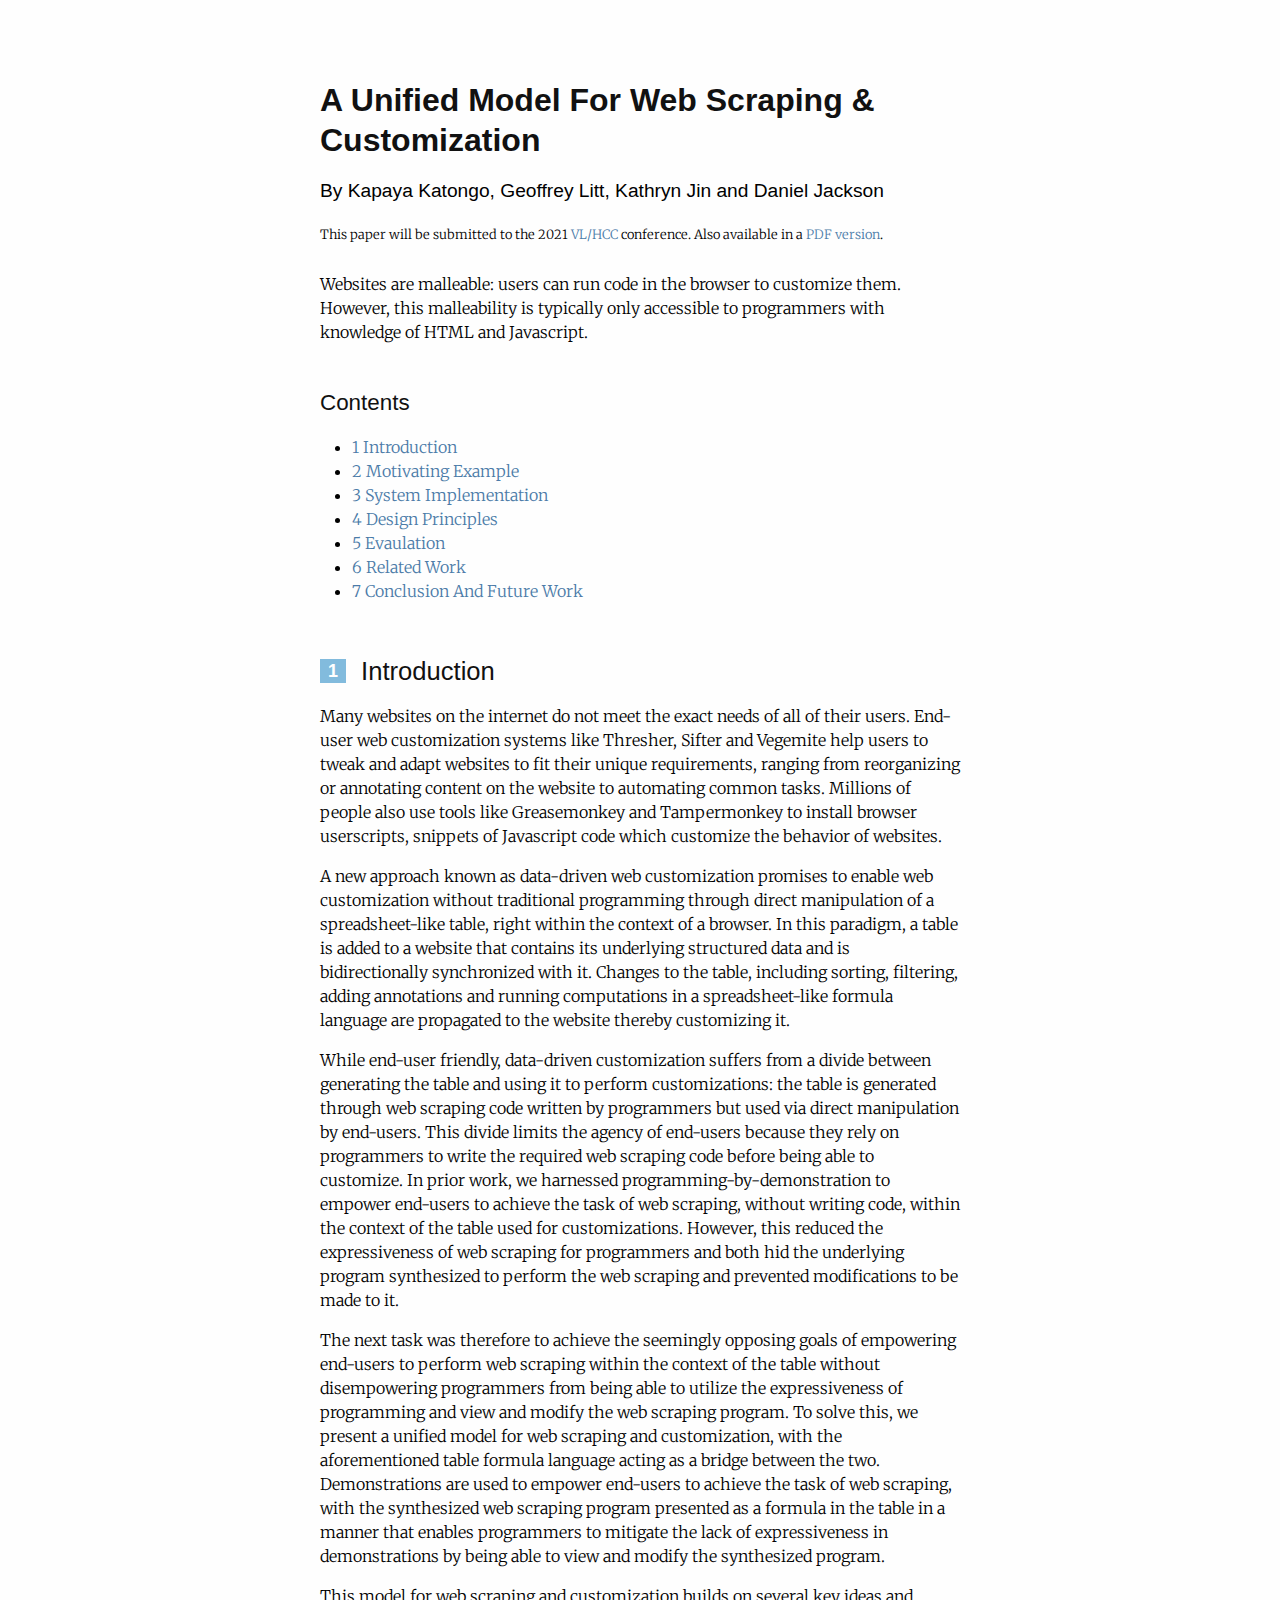
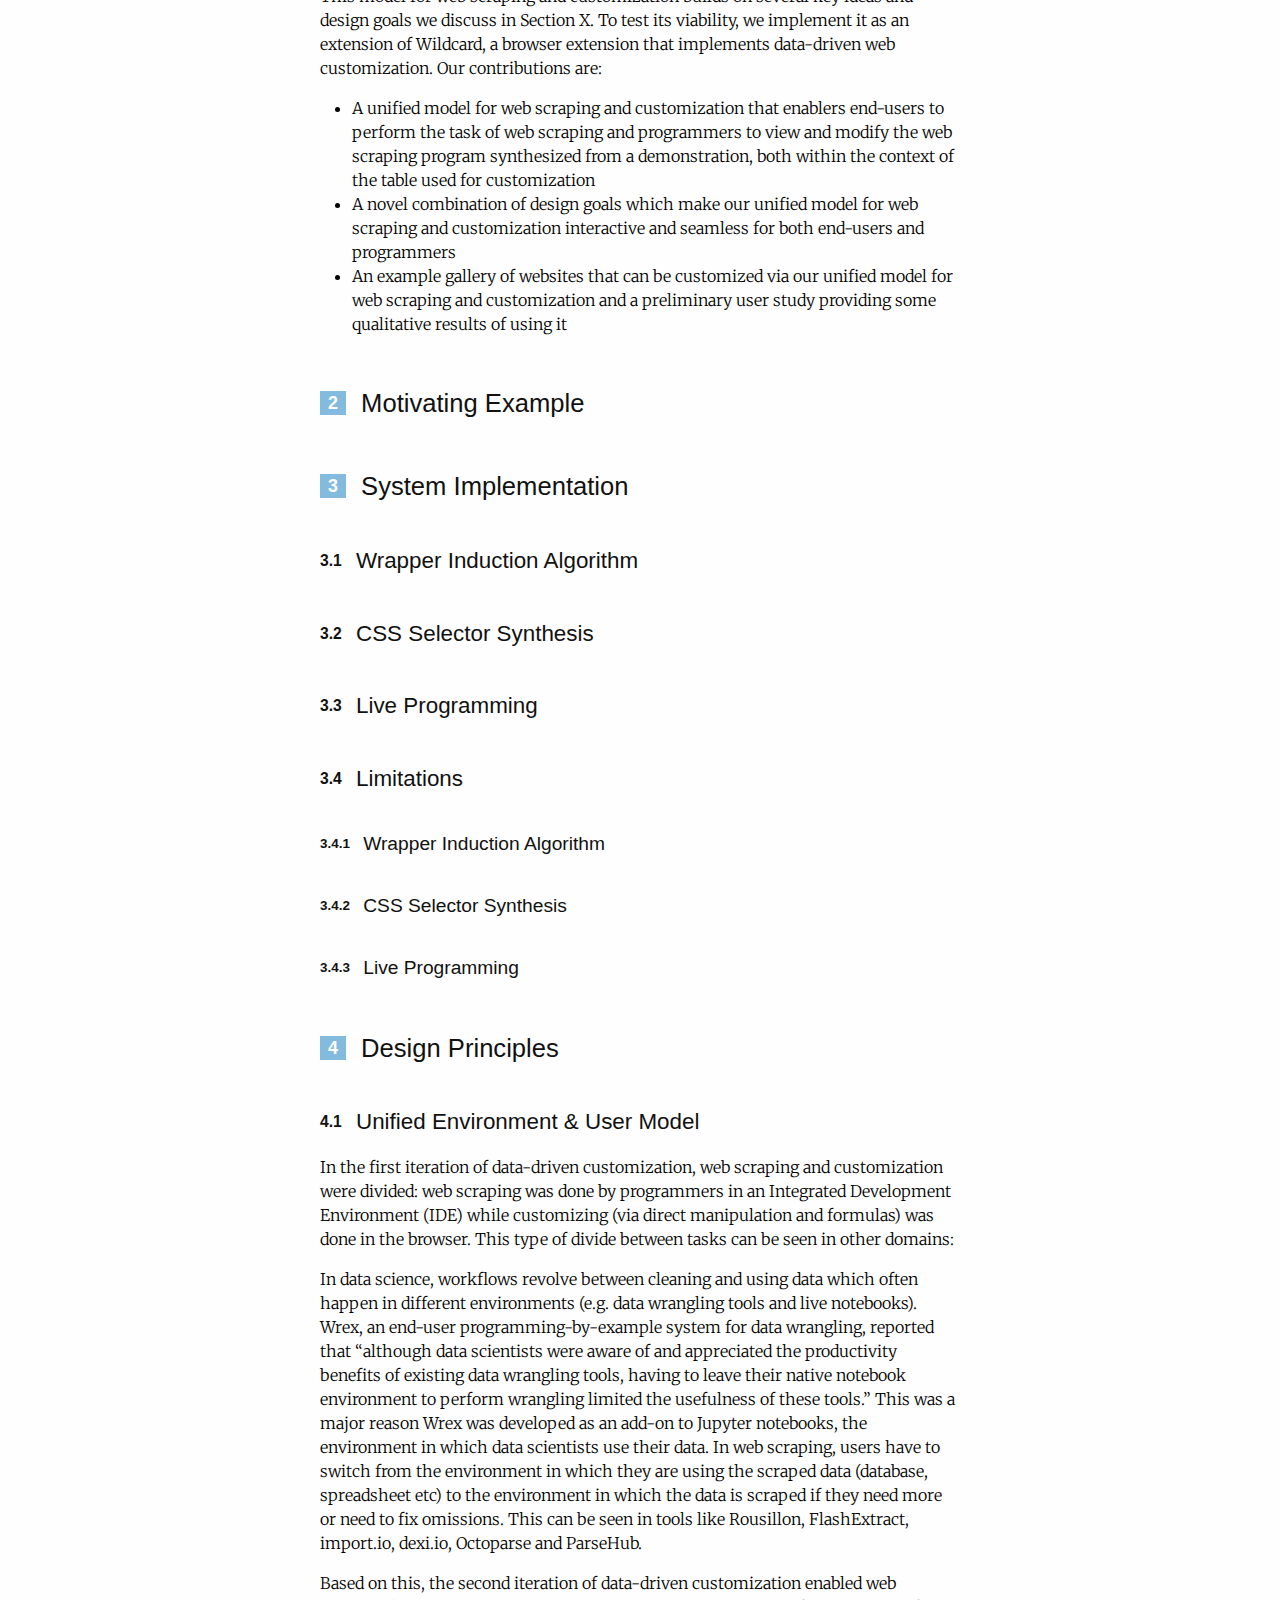
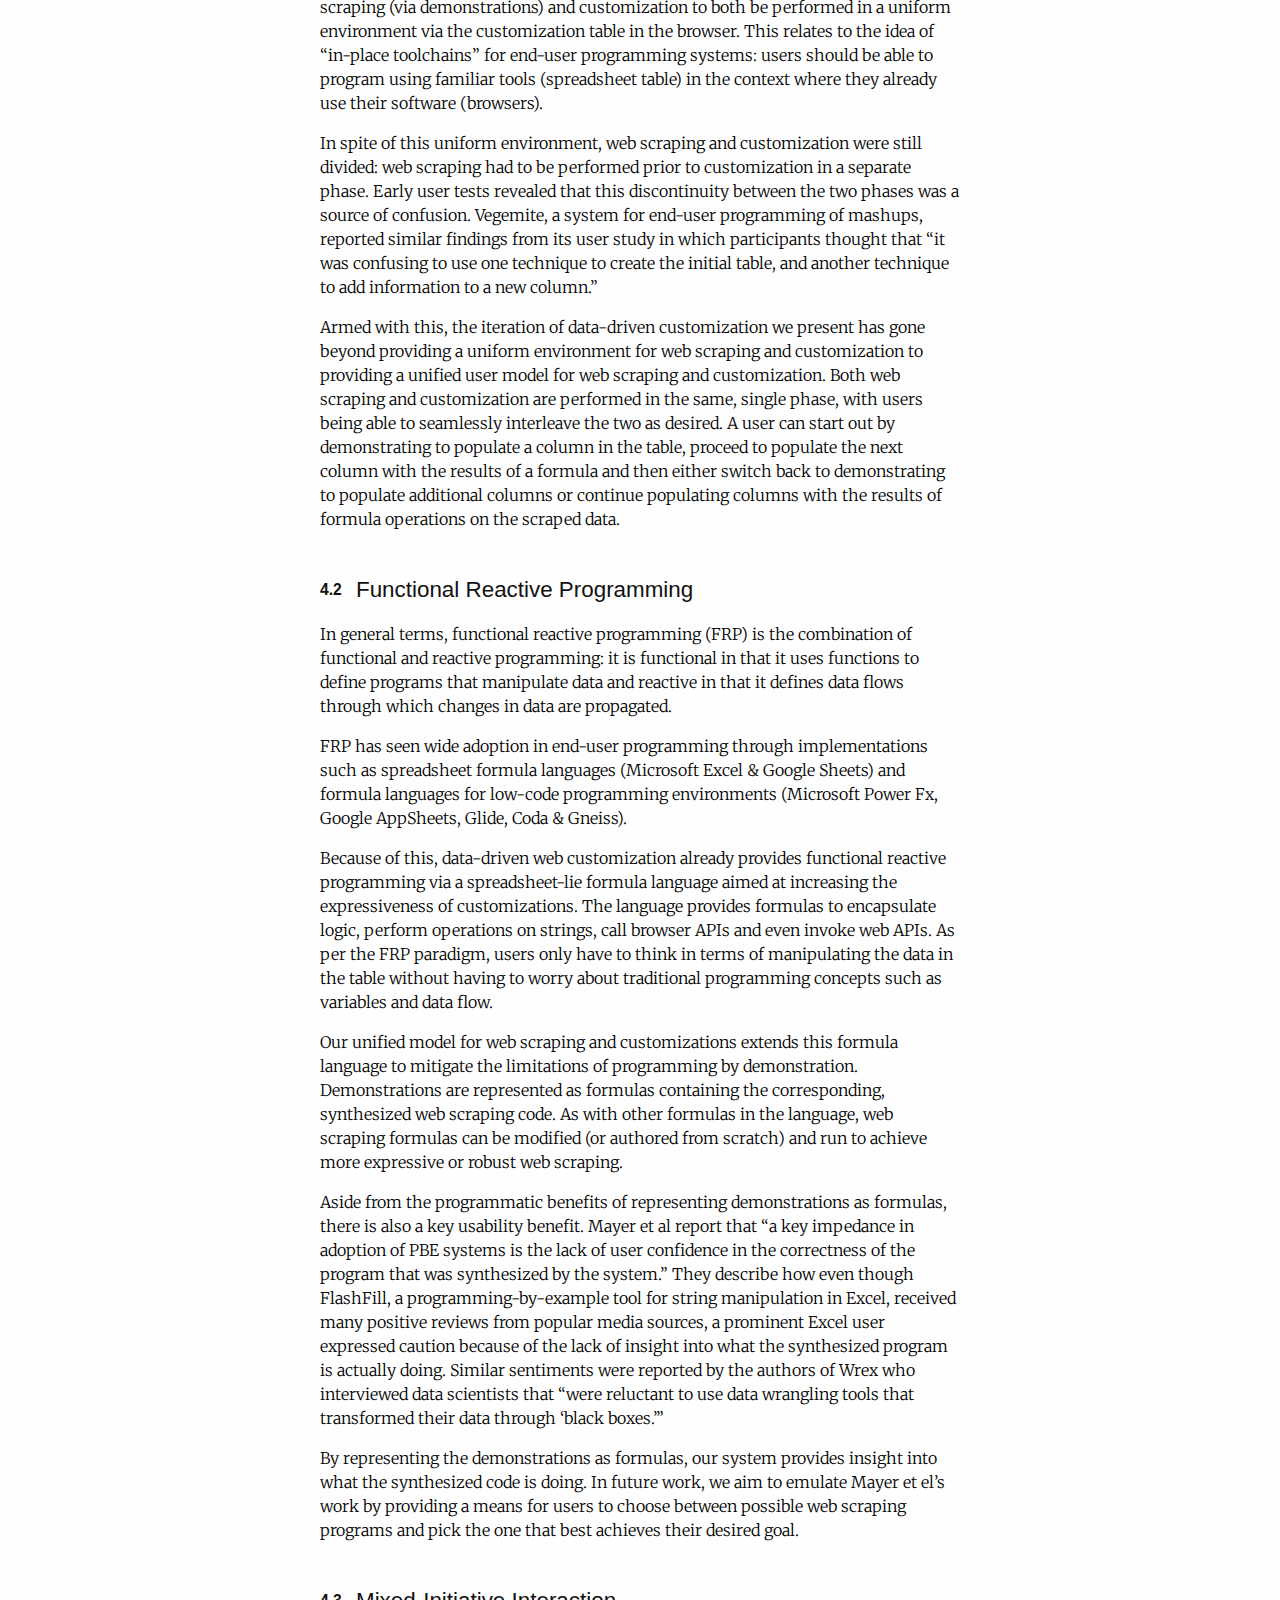
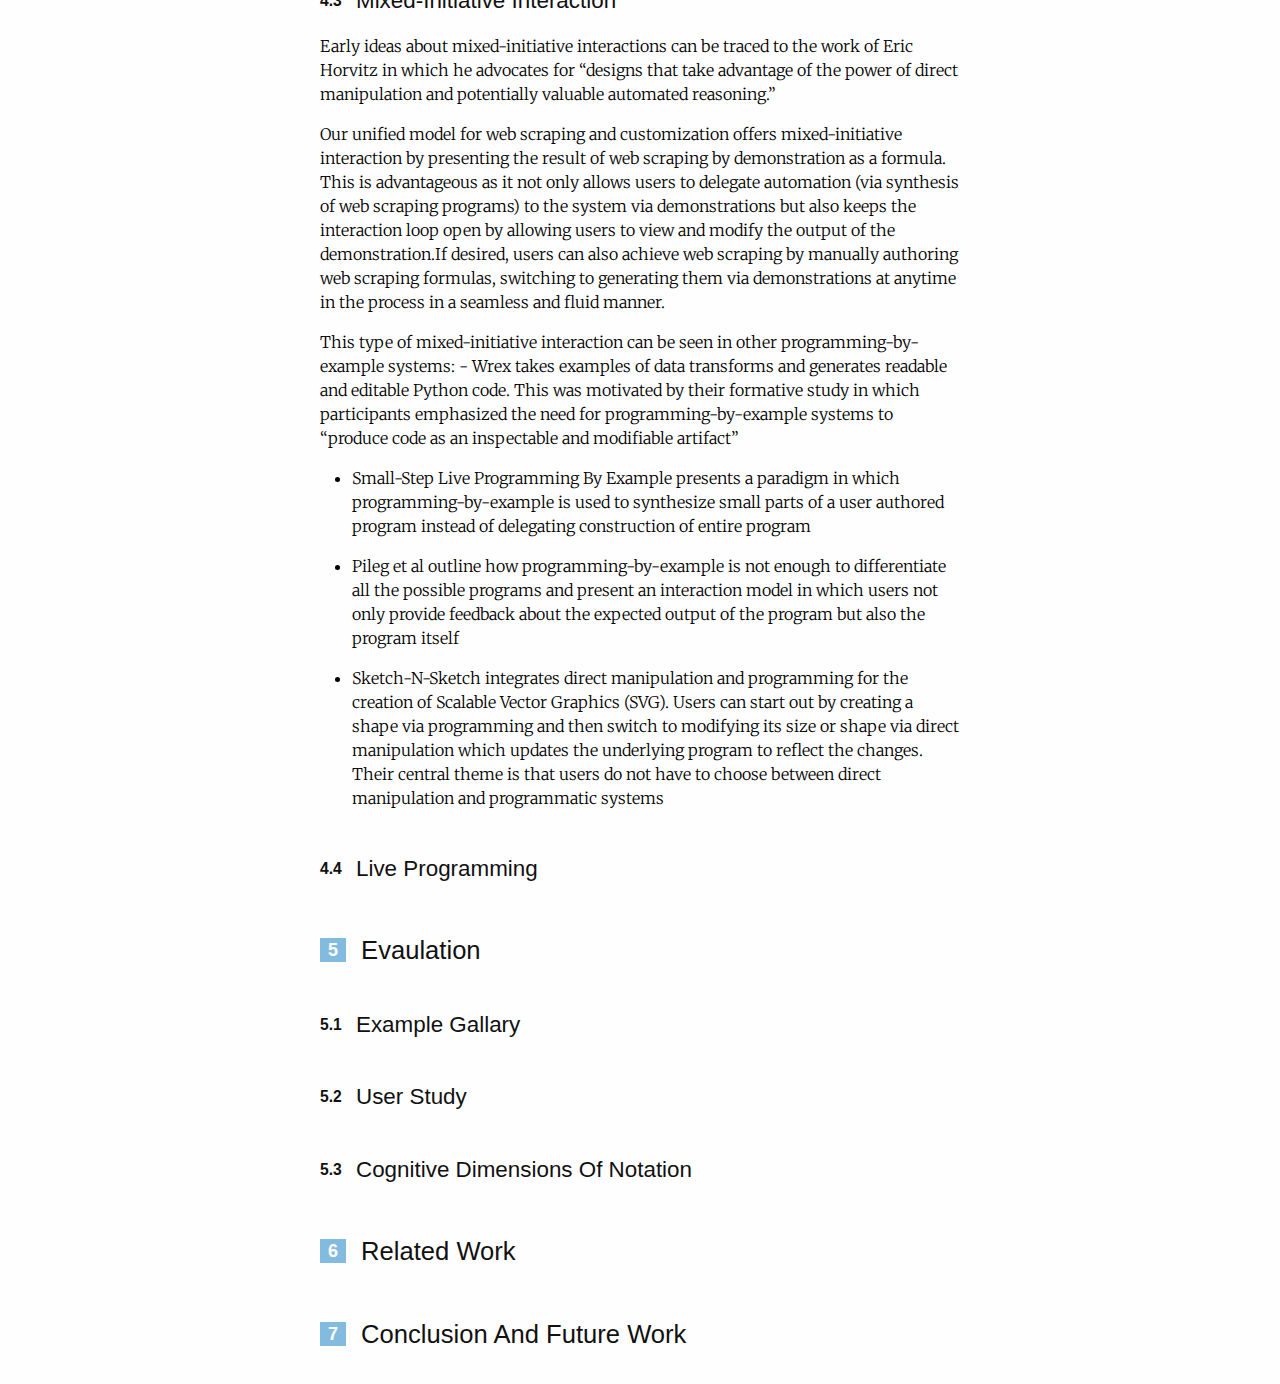
==== index.html @ 51fa9e50 "Initial commit with draft content" ====
<!DOCTYPE html>
<html xmlns="http://www.w3.org/1999/xhtml" lang="" xml:lang="">
<head>
  <meta charset="utf-8" />
  <meta name="generator" content="pandoc" />
  <meta name="viewport" content="width=device-width, initial-scale=1.0, user-scalable=yes" />
  <link href="https://fonts.googleapis.com/css?family=Merriweather:300,700" rel="stylesheet">
  <meta name="author" content="Kapaya Katongo, Geoffrey Litt, Kathryn Jin and Daniel Jackson" />
  <title>A Unified Model For Web Scraping &amp; Customization</title>
  <style>
    code{white-space: pre-wrap;}
    span.smallcaps{font-variant: small-caps;}
    span.underline{text-decoration: underline;}
    div.column{display: inline-block; vertical-align: top; width: 50%;}
    div.hanging-indent{margin-left: 1.5em; text-indent: -1.5em;}
    ul.task-list{list-style: none;}
    .display.math{display: block; text-align: center; margin: 0.5rem auto;}
  </style>
  <link rel="stylesheet" href="basic.css" />
  <!--[if lt IE 9]>
    <script src="//cdnjs.cloudflare.com/ajax/libs/html5shiv/3.7.3/html5shiv-printshiv.min.js"></script>
  <![endif]-->
</head>
<body>

<header id="title-block-header">
<h1 class="title">A Unified Model For Web Scraping &amp; Customization</h1>
<p class="author">By Kapaya Katongo, Geoffrey Litt, Kathryn Jin and Daniel Jackson</p>
<p class="date">This paper will be submitted to the 2021 <a href="https://conf.researchr.org/home/vlhcc-2021">VL/HCC</a> conference. Also available in a <a href="index.pdf">PDF version</a>.</p>
</header>
<p>Websites are malleable: users can run code in the browser to customize them. However, this malleability is typically only accessible to programmers with knowledge of HTML and Javascript.</p>
<nav id="TOC" role="doc-toc">
<h2 id="toc-title">Contents</h2>
<ul>
<li><a href="#sec:introduction"><span class="toc-section-number">1</span> Introduction</a></li>
<li><a href="#sec:demos"><span class="toc-section-number">2</span> Motivating Example</a></li>
<li><a href="#sec:implementation"><span class="toc-section-number">3</span> System Implementation</a></li>
<li><a href="#sec:design-principles"><span class="toc-section-number">4</span> Design Principles</a></li>
<li><a href="#sec:related-work"><span class="toc-section-number">5</span> Evaulation</a></li>
<li><a href="#sec:related-work"><span class="toc-section-number">6</span> Related Work</a></li>
<li><a href="#sec:conclusion"><span class="toc-section-number">7</span> Conclusion And Future Work</a></li>
</ul>
</nav>
<h1 data-number="1" id="sec:introduction"><span class="header-section-number">1</span> Introduction</h1>
<p>Many websites on the internet do not meet the exact needs of all of their users. End-user web customization systems like Thresher, Sifter and Vegemite help users to tweak and adapt websites to fit their unique requirements, ranging from reorganizing or annotating content on the website to automating common tasks. Millions of people also use tools like Greasemonkey and Tampermonkey to install browser userscripts, snippets of Javascript code which customize the behavior of websites.</p>
<p>A new approach known as data-driven web customization promises to enable web customization without traditional programming through direct manipulation of a spreadsheet-like table, right within the context of a browser. In this paradigm, a table is added to a website that contains its underlying structured data and is bidirectionally synchronized with it. Changes to the table, including sorting, filtering, adding annotations and running computations in a spreadsheet-like formula language are propagated to the website thereby customizing it.</p>
<p>While end-user friendly, data-driven customization suffers from a divide between generating the table and using it to perform customizations: the table is generated through web scraping code written by programmers but used via direct manipulation by end-users. This divide limits the agency of end-users because they rely on programmers to write the required web scraping code before being able to customize. In prior work, we harnessed programming-by-demonstration to empower end-users to achieve the task of web scraping, without writing code, within the context of the table used for customizations. However, this reduced the expressiveness of web scraping for programmers and both hid the underlying program synthesized to perform the web scraping and prevented modifications to be made to it.</p>
<p>The next task was therefore to achieve the seemingly opposing goals of empowering end-users to perform web scraping within the context of the table without disempowering programmers from being able to utilize the expressiveness of programming and view and modify the web scraping program. To solve this, we present a unified model for web scraping and customization, with the aforementioned table formula language acting as a bridge between the two. Demonstrations are used to empower end-users to achieve the task of web scraping, with the synthesized web scraping program presented as a formula in the table in a manner that enables programmers to mitigate the lack of expressiveness in demonstrations by being able to view and modify the synthesized program.</p>
<p>This model for web scraping and customization builds on several key ideas and design goals we discuss in Section X. To test its viability, we implement it as an extension of Wildcard, a browser extension that implements data-driven web customization. Our contributions are:</p>
<ul>
<li>A unified model for web scraping and customization that enablers end-users to perform the task of web scraping and programmers to view and modify the web scraping program synthesized from a demonstration, both within the context of the table used for customization</li>
<li>A novel combination of design goals which make our unified model for web scraping and customization interactive and seamless for both end-users and programmers</li>
<li>An example gallery of websites that can be customized via our unified model for web scraping and customization and a preliminary user study providing some qualitative results of using it</li>
</ul>
<h1 data-number="2" id="sec:demos"><span class="header-section-number">2</span> Motivating Example</h1>
<h1 data-number="3" id="sec:implementation"><span class="header-section-number">3</span> System Implementation</h1>
<h2 data-number="3.1" id="wrapper-induction-algorithm"><span class="header-section-number">3.1</span> Wrapper Induction Algorithm</h2>
<h2 data-number="3.2" id="css-selector-synthesis"><span class="header-section-number">3.2</span> CSS Selector Synthesis</h2>
<h2 data-number="3.3" id="live-programming"><span class="header-section-number">3.3</span> Live Programming</h2>
<h2 data-number="3.4" id="limitations"><span class="header-section-number">3.4</span> Limitations</h2>
<h3 data-number="3.4.1" id="wrapper-induction-algorithm-1"><span class="header-section-number">3.4.1</span> Wrapper Induction Algorithm</h3>
<h3 data-number="3.4.2" id="css-selector-synthesis-1"><span class="header-section-number">3.4.2</span> CSS Selector Synthesis</h3>
<h3 data-number="3.4.3" id="live-programming-1"><span class="header-section-number">3.4.3</span> Live Programming</h3>
<h1 data-number="4" id="sec:design-principles"><span class="header-section-number">4</span> Design Principles</h1>
<h2 data-number="4.1" id="unified-environment-user-model"><span class="header-section-number">4.1</span> Unified Environment &amp; User Model</h2>
<p>In the first iteration of data-driven customization, web scraping and customization were divided: web scraping was done by programmers in an Integrated Development Environment (IDE) while customizing (via direct manipulation and formulas) was done in the browser. This type of divide between tasks can be seen in other domains:</p>
<p>In data science, workflows revolve between cleaning and using data which often happen in different environments (e.g. data wrangling tools and live notebooks). Wrex, an end-user programming-by-example system for data wrangling, reported that “although data scientists were aware of and appreciated the productivity benefits of existing data wrangling tools, having to leave their native notebook environment to perform wrangling limited the usefulness of these tools.” This was a major reason Wrex was developed as an add-on to Jupyter notebooks, the environment in which data scientists use their data. In web scraping, users have to switch from the environment in which they are using the scraped data (database, spreadsheet etc) to the environment in which the data is scraped if they need more or need to fix omissions. This can be seen in tools like Rousillon, FlashExtract, import.io, dexi.io, Octoparse and ParseHub.</p>
<p>Based on this, the second iteration of data-driven customization enabled web scraping (via demonstrations) and customization to both be performed in a uniform environment via the customization table in the browser. This relates to the idea of “in-place toolchains” for end-user programming systems: users should be able to program using familiar tools (spreadsheet table) in the context where they already use their software (browsers).</p>
<p>In spite of this uniform environment, web scraping and customization were still divided: web scraping had to be performed prior to customization in a separate phase. Early user tests revealed that this discontinuity between the two phases was a source of confusion. Vegemite, a system for end-user programming of mashups, reported similar findings from its user study in which participants thought that “it was confusing to use one technique to create the initial table, and another technique to add information to a new column.”</p>
<p>Armed with this, the iteration of data-driven customization we present has gone beyond providing a uniform environment for web scraping and customization to providing a unified user model for web scraping and customization. Both web scraping and customization are performed in the same, single phase, with users being able to seamlessly interleave the two as desired. A user can start out by demonstrating to populate a column in the table, proceed to populate the next column with the results of a formula and then either switch back to demonstrating to populate additional columns or continue populating columns with the results of formula operations on the scraped data.</p>
<h2 data-number="4.2" id="functional-reactive-programming"><span class="header-section-number">4.2</span> Functional Reactive Programming</h2>
<p>In general terms, functional reactive programming (FRP) is the combination of functional and reactive programming: it is functional in that it uses functions to define programs that manipulate data and reactive in that it defines data flows through which changes in data are propagated.</p>
<p>FRP has seen wide adoption in end-user programming through implementations such as spreadsheet formula languages (Microsoft Excel &amp; Google Sheets) and formula languages for low-code programming environments (Microsoft Power Fx, Google AppSheets, Glide, Coda &amp; Gneiss).</p>
<p>Because of this, data-driven web customization already provides functional reactive programming via a spreadsheet-lie formula language aimed at increasing the expressiveness of customizations. The language provides formulas to encapsulate logic, perform operations on strings, call browser APIs and even invoke web APIs. As per the FRP paradigm, users only have to think in terms of manipulating the data in the table without having to worry about traditional programming concepts such as variables and data flow.</p>
<p>Our unified model for web scraping and customizations extends this formula language to mitigate the limitations of programming by demonstration. Demonstrations are represented as formulas containing the corresponding, synthesized web scraping code. As with other formulas in the language, web scraping formulas can be modified (or authored from scratch) and run to achieve more expressive or robust web scraping.</p>
<p>Aside from the programmatic benefits of representing demonstrations as formulas, there is also a key usability benefit. Mayer et al report that “a key impedance in adoption of PBE systems is the lack of user confidence in the correctness of the program that was synthesized by the system.” They describe how even though FlashFill, a programming-by-example tool for string manipulation in Excel, received many positive reviews from popular media sources, a prominent Excel user expressed caution because of the lack of insight into what the synthesized program is actually doing. Similar sentiments were reported by the authors of Wrex who interviewed data scientists that “were reluctant to use data wrangling tools that transformed their data through ‘black boxes.’”</p>
<p>By representing the demonstrations as formulas, our system provides insight into what the synthesized code is doing. In future work, we aim to emulate Mayer et el’s work by providing a means for users to choose between possible web scraping programs and pick the one that best achieves their desired goal.</p>
<h2 data-number="4.3" id="mixed-initiative-interaction"><span class="header-section-number">4.3</span> Mixed-Initiative Interaction</h2>
<p>Early ideas about mixed-initiative interactions can be traced to the work of Eric Horvitz in which he advocates for “designs that take advantage of the power of direct manipulation and potentially valuable automated reasoning.”</p>
<p>Our unified model for web scraping and customization offers mixed-initiative interaction by presenting the result of web scraping by demonstration as a formula. This is advantageous as it not only allows users to delegate automation (via synthesis of web scraping programs) to the system via demonstrations but also keeps the interaction loop open by allowing users to view and modify the output of the demonstration.If desired, users can also achieve web scraping by manually authoring web scraping formulas, switching to generating them via demonstrations at anytime in the process in a seamless and fluid manner.</p>
<p>This type of mixed-initiative interaction can be seen in other programming-by-example systems: - Wrex takes examples of data transforms and generates readable and editable Python code. This was motivated by their formative study in which participants emphasized the need for programming-by-example systems to “produce code as an inspectable and modifiable artifact”</p>
<ul>
<li><p>Small-Step Live Programming By Example presents a paradigm in which programming-by-example is used to synthesize small parts of a user authored program instead of delegating construction of entire program</p></li>
<li><p>Pileg et al outline how programming-by-example is not enough to differentiate all the possible programs and present an interaction model in which users not only provide feedback about the expected output of the program but also the program itself</p></li>
<li><p>Sketch-N-Sketch integrates direct manipulation and programming for the creation of Scalable Vector Graphics (SVG). Users can start out by creating a shape via programming and then switch to modifying its size or shape via direct manipulation which updates the underlying program to reflect the changes. Their central theme is that users do not have to choose between direct manipulation and programmatic systems</p></li>
</ul>
<h2 data-number="4.4" id="live-programming-2"><span class="header-section-number">4.4</span> Live Programming</h2>
<h1 data-number="5" id="sec:related-work"><span class="header-section-number">5</span> Evaulation</h1>
<h2 data-number="5.1" id="example-gallary"><span class="header-section-number">5.1</span> Example Gallary</h2>
<h2 data-number="5.2" id="user-study"><span class="header-section-number">5.2</span> User Study</h2>
<h2 data-number="5.3" id="cognitive-dimensions-of-notation"><span class="header-section-number">5.3</span> Cognitive Dimensions Of Notation</h2>
<h1 data-number="6" id="sec:related-work"><span class="header-section-number">6</span> Related Work</h1>
<h1 data-number="7" id="sec:conclusion"><span class="header-section-number">7</span> Conclusion And Future Work</h1>

<script>
  (function(i,s,o,g,r,a,m){i['GoogleAnalyticsObject']=r;i[r]=i[r]||function(){
  (i[r].q=i[r].q||[]).push(arguments)},i[r].l=1*new Date();a=s.createElement(o),
  m=s.getElementsByTagName(o)[0];a.async=1;a.src=g;m.parentNode.insertBefore(a,m)
  })(window,document,'script','//www.google-analytics.com/analytics.js','ga');

  ga('create', 'UA-38867184-1', 'auto');
  ga('send', 'pageview');
</script>
</body>
</html>
---- basic.css ----
/*
 * I add this to html files generated with pandoc.
 */

html {
  font-size: 100%;
  overflow-y: scroll;
  -webkit-text-size-adjust: 100%;
  -ms-text-size-adjust: 100%;
}

body {
  font-family: 'Merriweather', serif;
  font-size: 14px;
  font-weight: 300;
  line-height: 1.5em;
  padding: 1em;
  margin: auto;
  max-width: 40em;
  background: #fefefe;
}


a, a:hover, a:active, a:focus, a:visited {
  color: #4b7ba8;
  text-decoration: none;
}

a:hover, a:active {
  color: #335a7e;
  text-decoration: none;
}

a:active {
  color: #faa700;
  text-decoration: none;
}

a:focus {
  outline: thin dotted;
}

*::-moz-selection {
  background: rgba(255, 255, 0, 0.3);
  color: #000;
}

*::selection {
  background: rgba(255, 255, 0, 0.3);
  color: #000;
}

a::-moz-selection {
  background: rgba(255, 255, 0, 0.3);
  color: #0645ad;
}

a::selection {
  background: rgba(255, 255, 0, 0.3);
  color: #0645ad;
}

p {
  margin: 1em 0;
}

img {
  max-width: 100%;
}

h1, h2, h3, h4, h5, h6 {
  font-family: -apple-system, BlinkMacSystemFont, 'Helvetica Neue', Helvetica, Arial, sans-serif;
  color: #111;
  line-height: 125%;
  margin-top: 2em;
  font-weight: normal;
}

h1.title {
  font-weight: bold;
  font-size: 2em;
  margin-bottom: 0;
}

h2.subtitle {
  margin: 0;
}

h4, h5, h6 {
  font-weight: bold;
}

h1 {
  font-size: 1.6em;
}

h2 {
  font-size: 1.4em;
}

h3 {
  font-size: 1.2em;
}

h4 {
  font-size: 1em;
}

h5 {
  font-size: 1em;
}

h6 {
  font-size: 0.9em;
}

video {
  max-width: 100%;
}

span.header-section-number {
  font-size: 0.7em;
  font-weight: bold;
  margin-right: 8px;
  vertical-align: top;
}


h1 span.header-section-number {
  background-color: #82bbdd;
  color: #fff;
  padding: 2px 8px;
}

blockquote {
  color: #666666;
  margin: 0;
  padding-left: 3em;
  border-left: 0.5em #EEE solid;
}

hr {
  display: block;
  height: 2px;
  border: 0;
  border-top: 1px solid #aaa;
  border-bottom: 1px solid #eee;
  margin: 1em 0;
  padding: 0;
}

pre, code, kbd, samp {
  color: #000;
  font-family: monospace, monospace;
  _font-family: 'courier new', monospace;
  font-size: 0.98em;
}

pre {
  white-space: pre;
  white-space: pre-wrap;
  word-wrap: break-word;
}

b, strong {
  font-weight: bold;
}

dfn {
  font-style: italic;
}

ins {
  background: #ff9;
  color: #000;
  text-decoration: none;
}

mark {
  background: #ff0;
  color: #000;
  font-style: italic;
  font-weight: bold;
}

sub, sup {
  font-size: 75%;
  line-height: 0;
  position: relative;
  vertical-align: baseline;
}

sup {
  top: -0.5em;
}

sub {
  bottom: -0.25em;
}

ul, ol {
  margin: 1em 0;
  padding: 0 0 0 2em;
}

li p:last-child {
  margin-bottom: 0;
}

ul ul, ol ol {
  margin: .3em 0;
}

dl {
  margin-bottom: 1em;
}

dt {
  font-weight: bold;
  margin-bottom: .8em;
}

dd {
  margin: 0 0 .8em 2em;
}

dd:last-child {
  margin-bottom: 0;
}

img {
  border: 0;
  -ms-interpolation-mode: bicubic;
  vertical-align: middle;
}

figure {
  display: block;
  text-align: center;
  width: 70vw;
  max-width: 1500px;
  position: relative;
  left: 50%;
  right: 50%;
  padding: 15px;
  margin: 30px -35vw;
  border: solid thin #ddd;
}

figure img {
  border: none;
  margin: 15px auto;
}

figcaption {
  font-size: 0.8em;
  font-style: italic;
  margin: 0 0 .8em;
}

table {
  margin-bottom: 2em;
  border-bottom: 1px solid #ddd;
  border-right: 1px solid #ddd;
  border-spacing: 0;
  border-collapse: collapse;
}

table th {
  padding: .2em 1em;
  background-color: #eee;
  border-top: 1px solid #ddd;
  border-left: 1px solid #ddd;
}

table td {
  padding: .2em 1em;
  border-top: 1px solid #ddd;
  border-left: 1px solid #ddd;
  vertical-align: top;
}

.author {
  font-size: 1.2em;
  font-family: -apple-system, BlinkMacSystemFont, 'Helvetica Neue', Helvetica, Arial, sans-serif;
}

.date {
  font-size: 0.8em;
  margin-bottom: 2em;
}

@media only screen and (min-width: 480px) {
  body {
    font-size: 14px;
  }
}
@media only screen and (min-width: 768px) {
  body {
    font-size: 16px;
  }
}
@media print {
  * {
    background: transparent !important;
    color: black !important;
    filter: none !important;
    -ms-filter: none !important;
  }

  body {
    font-size: 12pt;
    max-width: 100%;
  }

  a, a:visited {
    text-decoration: underline;
  }

  hr {
    height: 1px;
    border: 0;
    border-bottom: 1px solid black;
  }

  a[href]:after {
    content: " (" attr(href) ")";
  }

  abbr[title]:after {
    content: " (" attr(title) ")";
  }

  .ir a:after, a[href^="javascript:"]:after, a[href^="#"]:after {
    content: "";
  }

  pre, blockquote {
    border: 1px solid #999;
    padding-right: 1em;
    page-break-inside: avoid;
  }

  tr, img {
    page-break-inside: avoid;
  }

  img {
    max-width: 100% !important;
  }

  @page :left {
    margin: 15mm 20mm 15mm 10mm;
}

  @page :right {
    margin: 15mm 10mm 15mm 20mm;
}

  p, h2, h3 {
    orphans: 3;
    widows: 3;
  }

  h2, h3 {
    page-break-after: avoid;
  }
}
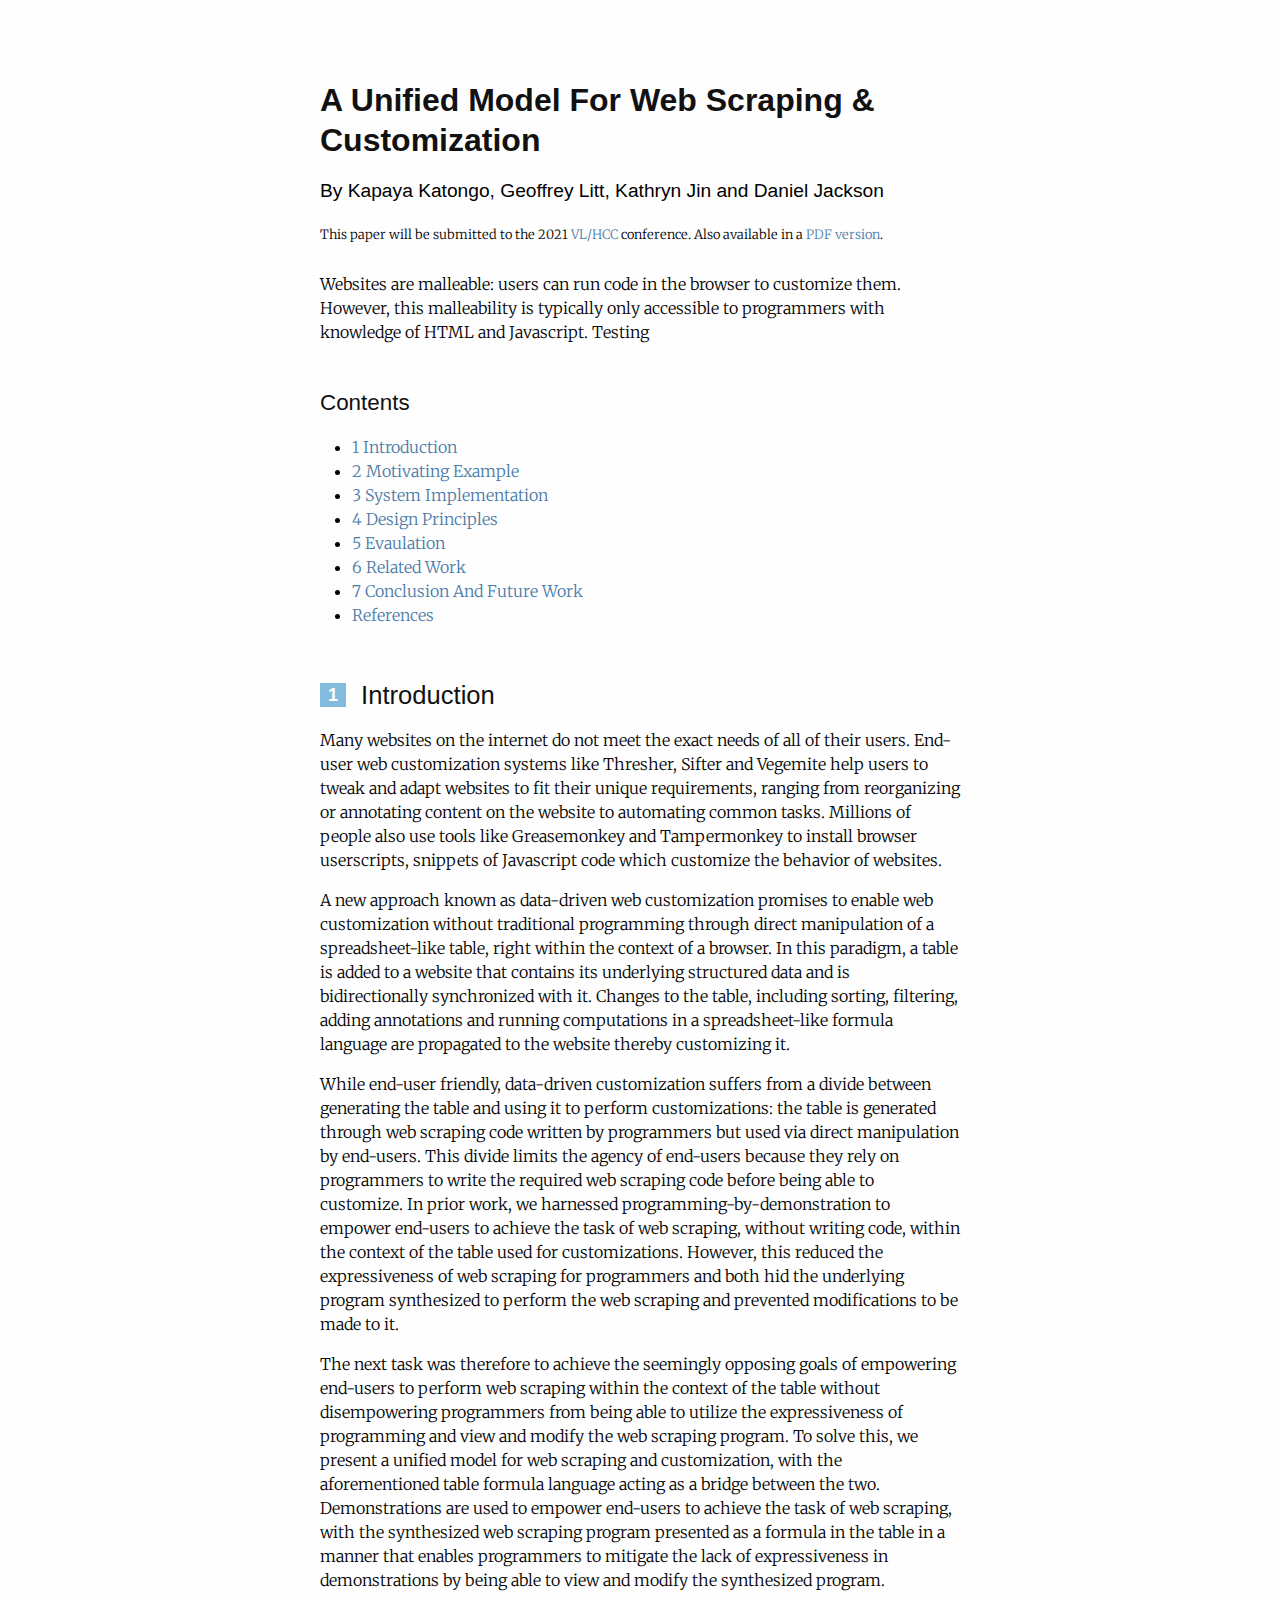
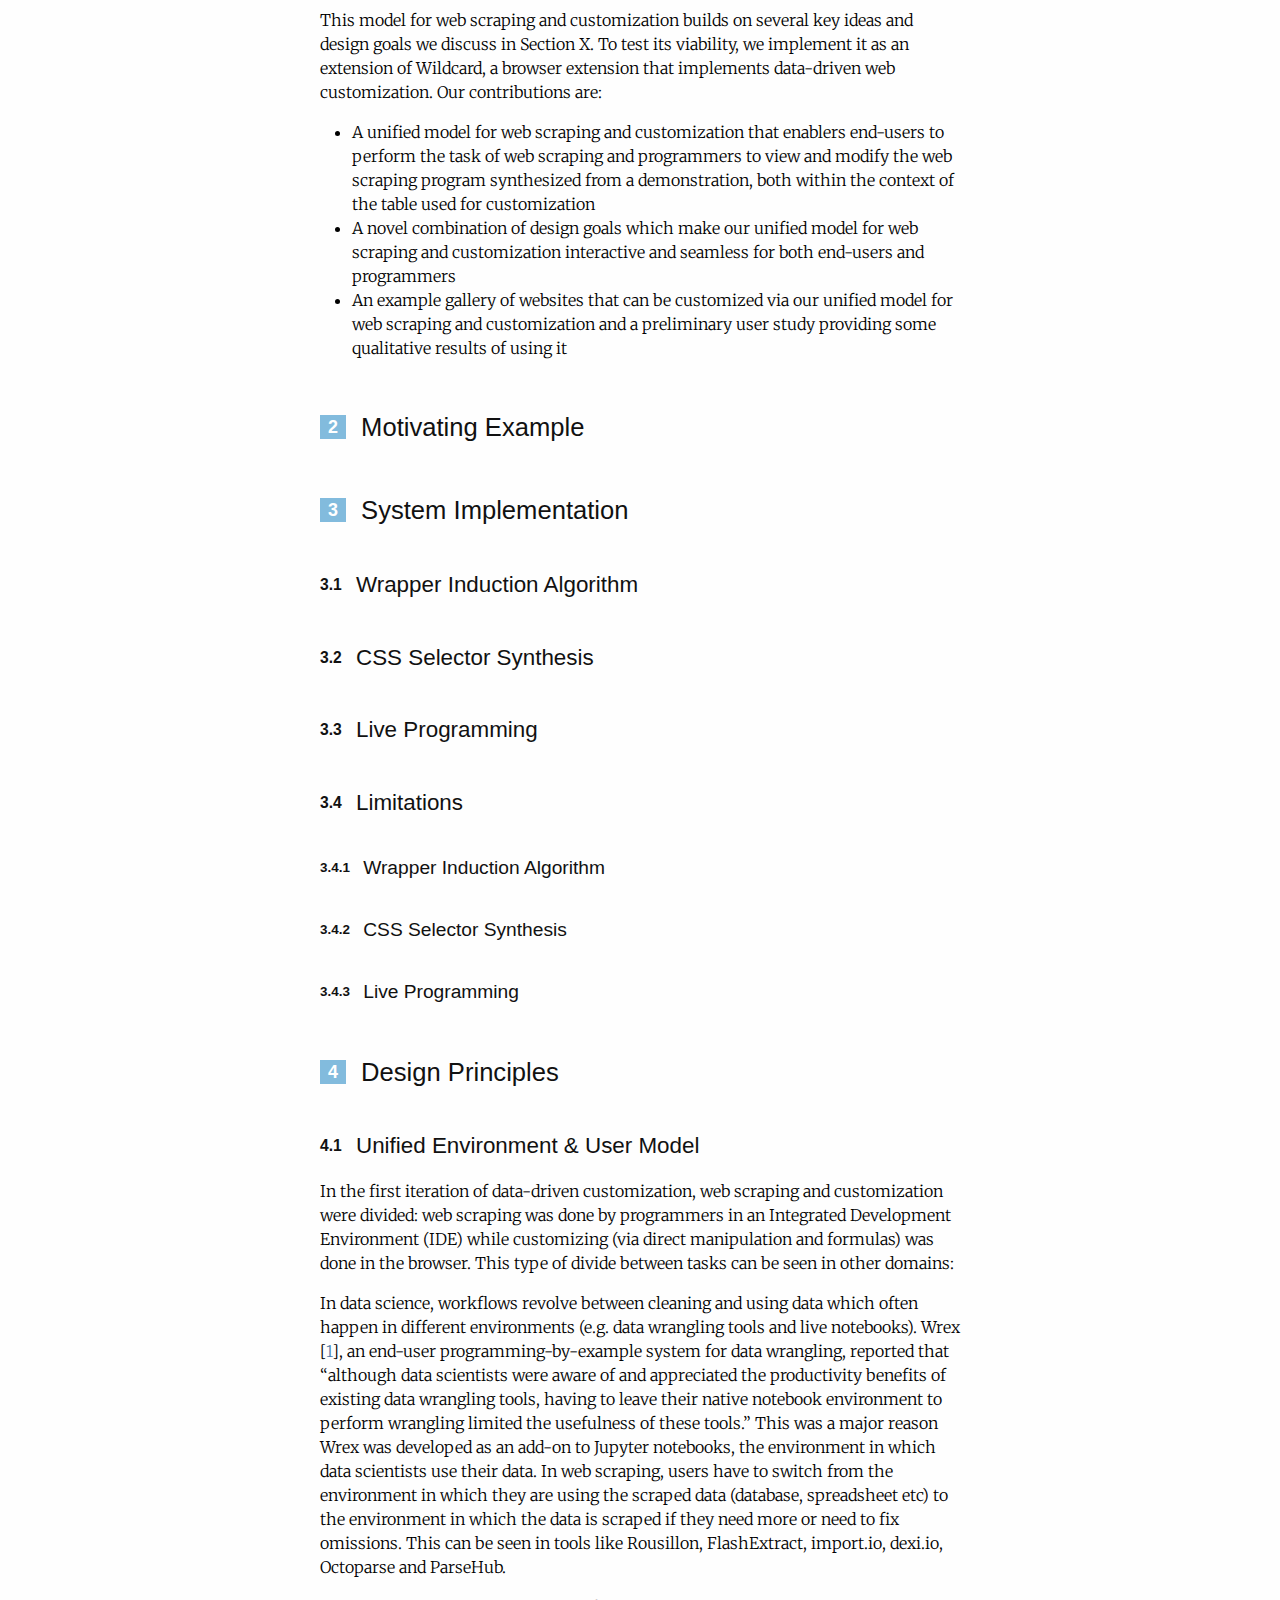
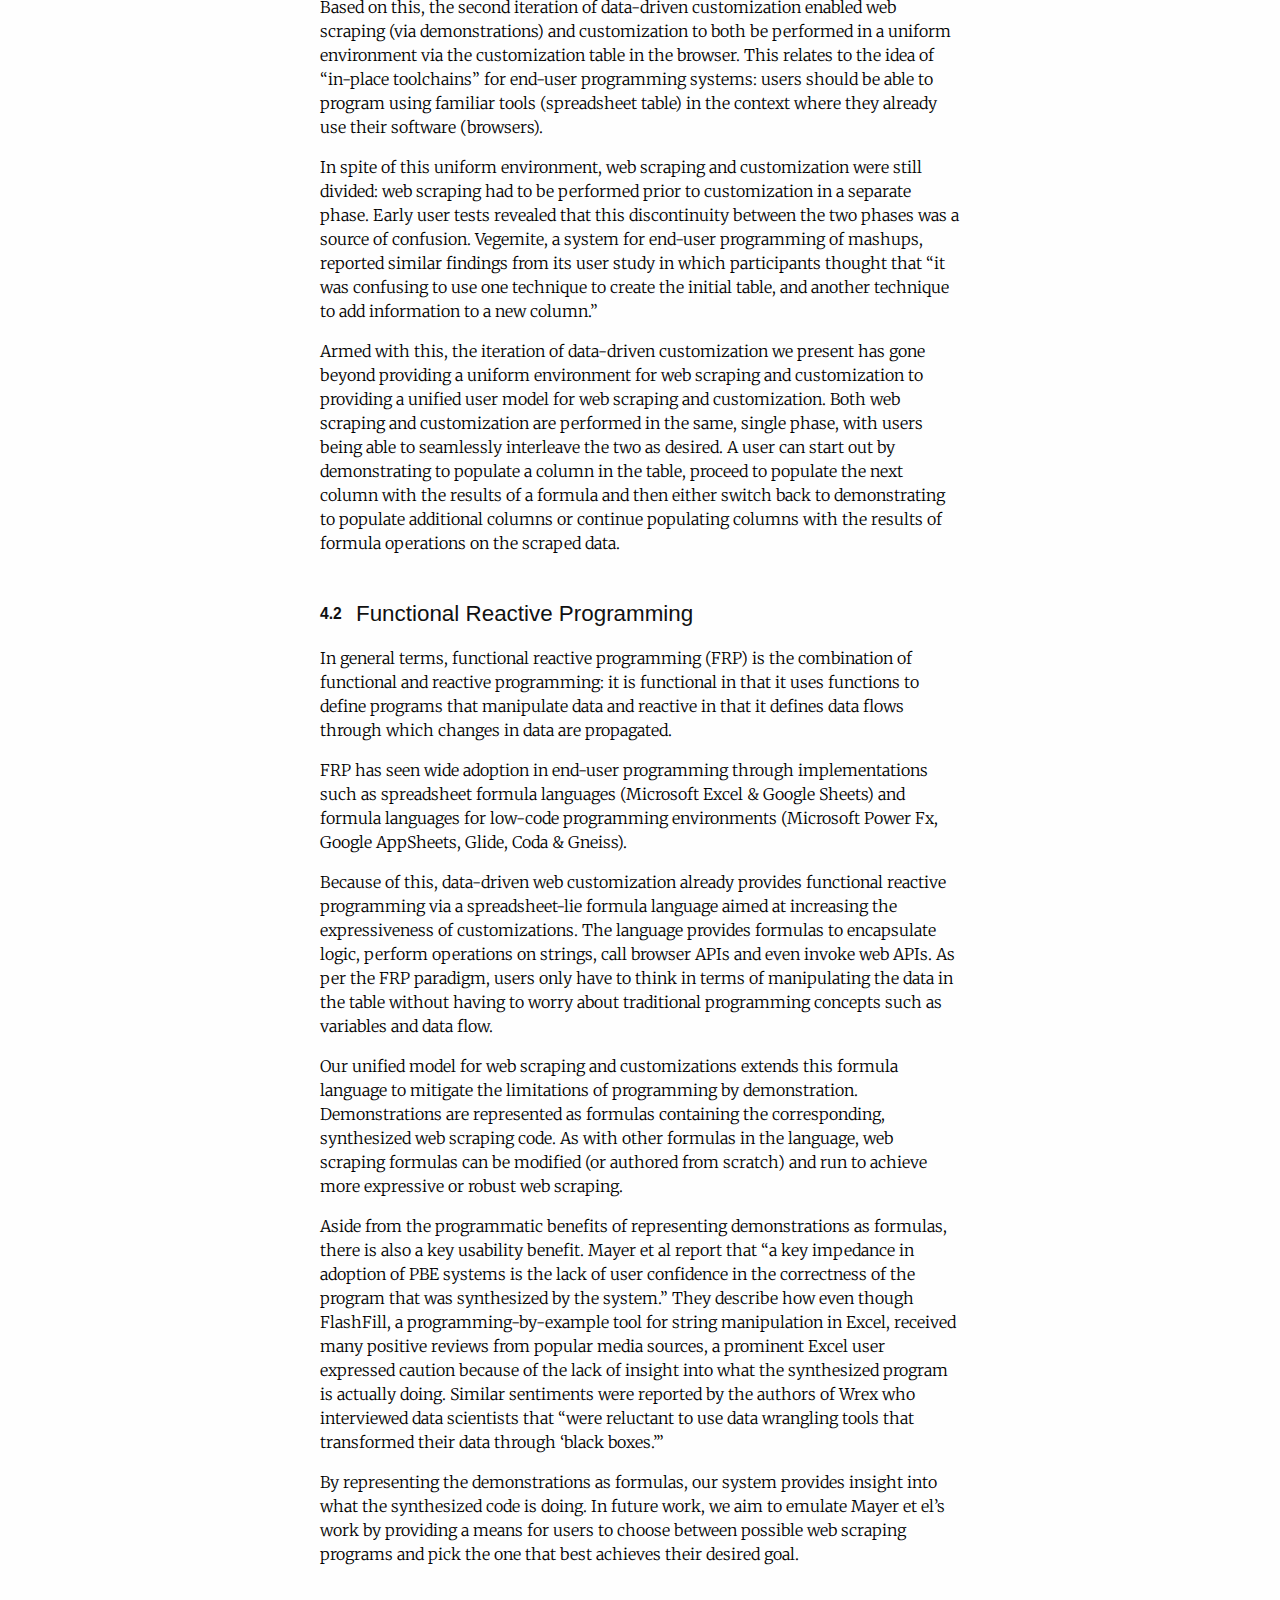
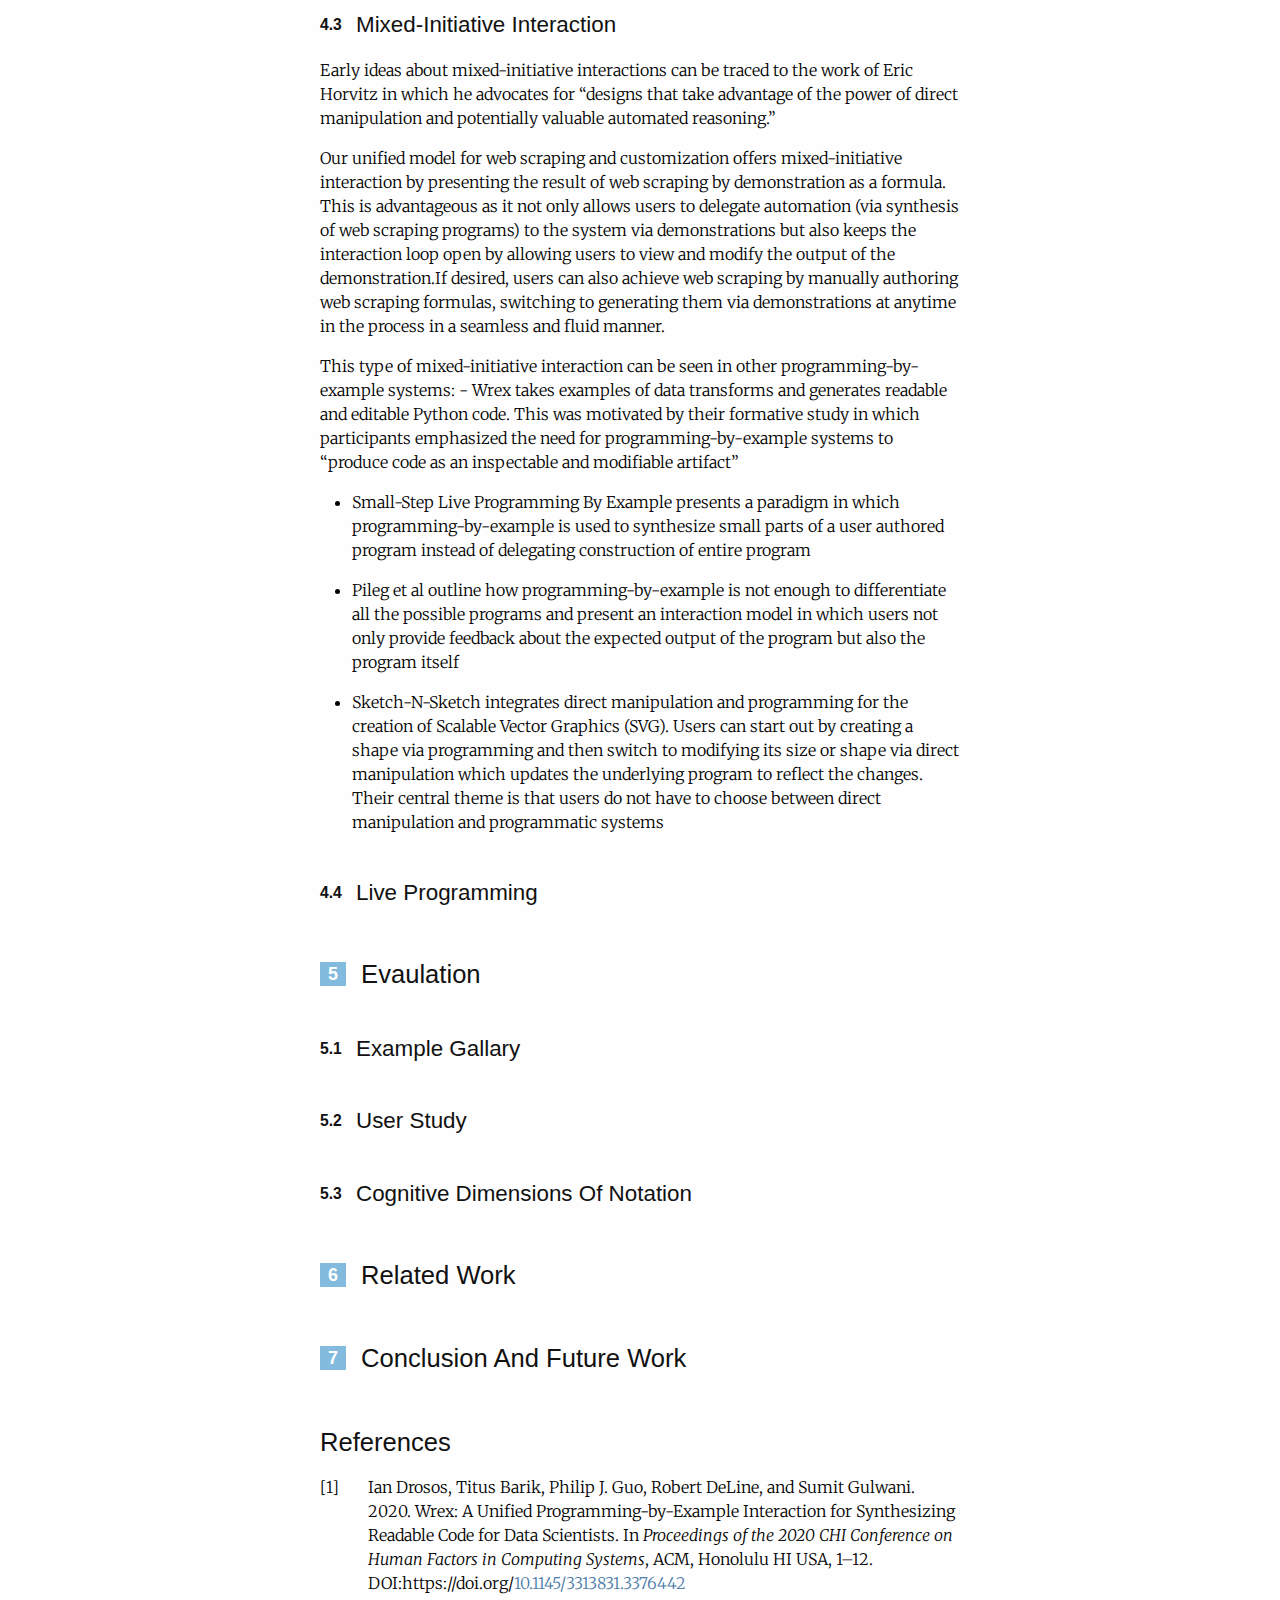
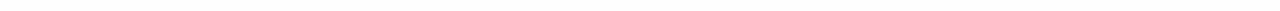
==== commit 05ad7a66: "Add gitignore file" ====
--- a/index.html
+++ b/index.html
@@ -15,6 +15,25 @@
     div.hanging-indent{margin-left: 1.5em; text-indent: -1.5em;}
     ul.task-list{list-style: none;}
     .display.math{display: block; text-align: center; margin: 0.5rem auto;}
+    div.csl-bib-body { }
+    div.csl-entry {
+      clear: both;
+    }
+    .hanging div.csl-entry {
+      margin-left:2em;
+      text-indent:-2em;
+    }
+    div.csl-left-margin {
+      min-width:2em;
+      float:left;
+    }
+    div.csl-right-inline {
+      margin-left:2em;
+      padding-left:1em;
+    }
+    div.csl-indent {
+      margin-left: 2em;
+    }
   </style>
   <link rel="stylesheet" href="basic.css" />
   <!--[if lt IE 9]>
@@ -28,7 +47,7 @@
 <p class="author">By Kapaya Katongo, Geoffrey Litt, Kathryn Jin and Daniel Jackson</p>
 <p class="date">This paper will be submitted to the 2021 <a href="https://conf.researchr.org/home/vlhcc-2021">VL/HCC</a> conference. Also available in a <a href="index.pdf">PDF version</a>.</p>
 </header>
-<p>Websites are malleable: users can run code in the browser to customize them. However, this malleability is typically only accessible to programmers with knowledge of HTML and Javascript.</p>
+<p>Websites are malleable: users can run code in the browser to customize them. However, this malleability is typically only accessible to programmers with knowledge of HTML and Javascript. Testing</p>
 <nav id="TOC" role="doc-toc">
 <h2 id="toc-title">Contents</h2>
 <ul>
@@ -36,9 +55,10 @@
 <li><a href="#sec:demos"><span class="toc-section-number">2</span> Motivating Example</a></li>
 <li><a href="#sec:implementation"><span class="toc-section-number">3</span> System Implementation</a></li>
 <li><a href="#sec:design-principles"><span class="toc-section-number">4</span> Design Principles</a></li>
-<li><a href="#sec:related-work"><span class="toc-section-number">5</span> Evaulation</a></li>
+<li><a href="#sec:evaluation"><span class="toc-section-number">5</span> Evaulation</a></li>
 <li><a href="#sec:related-work"><span class="toc-section-number">6</span> Related Work</a></li>
 <li><a href="#sec:conclusion"><span class="toc-section-number">7</span> Conclusion And Future Work</a></li>
+<li><a href="#bibliography">References</a></li>
 </ul>
 </nav>
 <h1 data-number="1" id="sec:introduction"><span class="header-section-number">1</span> Introduction</h1>
@@ -64,7 +84,7 @@
 <h1 data-number="4" id="sec:design-principles"><span class="header-section-number">4</span> Design Principles</h1>
 <h2 data-number="4.1" id="unified-environment-user-model"><span class="header-section-number">4.1</span> Unified Environment &amp; User Model</h2>
 <p>In the first iteration of data-driven customization, web scraping and customization were divided: web scraping was done by programmers in an Integrated Development Environment (IDE) while customizing (via direct manipulation and formulas) was done in the browser. This type of divide between tasks can be seen in other domains:</p>
-<p>In data science, workflows revolve between cleaning and using data which often happen in different environments (e.g. data wrangling tools and live notebooks). Wrex, an end-user programming-by-example system for data wrangling, reported that “although data scientists were aware of and appreciated the productivity benefits of existing data wrangling tools, having to leave their native notebook environment to perform wrangling limited the usefulness of these tools.” This was a major reason Wrex was developed as an add-on to Jupyter notebooks, the environment in which data scientists use their data. In web scraping, users have to switch from the environment in which they are using the scraped data (database, spreadsheet etc) to the environment in which the data is scraped if they need more or need to fix omissions. This can be seen in tools like Rousillon, FlashExtract, import.io, dexi.io, Octoparse and ParseHub.</p>
+<p>In data science, workflows revolve between cleaning and using data which often happen in different environments (e.g. data wrangling tools and live notebooks). Wrex <span class="citation" data-cites="drosos2020">[<a href="#ref-drosos2020" role="doc-biblioref">1</a>]</span>, an end-user programming-by-example system for data wrangling, reported that “although data scientists were aware of and appreciated the productivity benefits of existing data wrangling tools, having to leave their native notebook environment to perform wrangling limited the usefulness of these tools.” This was a major reason Wrex was developed as an add-on to Jupyter notebooks, the environment in which data scientists use their data. In web scraping, users have to switch from the environment in which they are using the scraped data (database, spreadsheet etc) to the environment in which the data is scraped if they need more or need to fix omissions. This can be seen in tools like Rousillon, FlashExtract, import.io, dexi.io, Octoparse and ParseHub.</p>
 <p>Based on this, the second iteration of data-driven customization enabled web scraping (via demonstrations) and customization to both be performed in a uniform environment via the customization table in the browser. This relates to the idea of “in-place toolchains” for end-user programming systems: users should be able to program using familiar tools (spreadsheet table) in the context where they already use their software (browsers).</p>
 <p>In spite of this uniform environment, web scraping and customization were still divided: web scraping had to be performed prior to customization in a separate phase. Early user tests revealed that this discontinuity between the two phases was a source of confusion. Vegemite, a system for end-user programming of mashups, reported similar findings from its user study in which participants thought that “it was confusing to use one technique to create the initial table, and another technique to add information to a new column.”</p>
 <p>Armed with this, the iteration of data-driven customization we present has gone beyond providing a uniform environment for web scraping and customization to providing a unified user model for web scraping and customization. Both web scraping and customization are performed in the same, single phase, with users being able to seamlessly interleave the two as desired. A user can start out by demonstrating to populate a column in the table, proceed to populate the next column with the results of a formula and then either switch back to demonstrating to populate additional columns or continue populating columns with the results of formula operations on the scraped data.</p>
@@ -85,12 +105,18 @@
 <li><p>Sketch-N-Sketch integrates direct manipulation and programming for the creation of Scalable Vector Graphics (SVG). Users can start out by creating a shape via programming and then switch to modifying its size or shape via direct manipulation which updates the underlying program to reflect the changes. Their central theme is that users do not have to choose between direct manipulation and programmatic systems</p></li>
 </ul>
 <h2 data-number="4.4" id="live-programming-2"><span class="header-section-number">4.4</span> Live Programming</h2>
-<h1 data-number="5" id="sec:related-work"><span class="header-section-number">5</span> Evaulation</h1>
+<h1 data-number="5" id="sec:evaluation"><span class="header-section-number">5</span> Evaulation</h1>
 <h2 data-number="5.1" id="example-gallary"><span class="header-section-number">5.1</span> Example Gallary</h2>
 <h2 data-number="5.2" id="user-study"><span class="header-section-number">5.2</span> User Study</h2>
 <h2 data-number="5.3" id="cognitive-dimensions-of-notation"><span class="header-section-number">5.3</span> Cognitive Dimensions Of Notation</h2>
 <h1 data-number="6" id="sec:related-work"><span class="header-section-number">6</span> Related Work</h1>
 <h1 data-number="7" id="sec:conclusion"><span class="header-section-number">7</span> Conclusion And Future Work</h1>
+<h1 class="unnumbered" id="bibliography">References</h1>
+<div id="refs" class="references csl-bib-body" role="doc-bibliography">
+<div id="ref-drosos2020" class="csl-entry" role="doc-biblioentry">
+<div class="csl-left-margin">[1] </div><div class="csl-right-inline">Ian Drosos, Titus Barik, Philip J. Guo, Robert DeLine, and Sumit Gulwani. 2020. Wrex: <span>A Unified Programming</span>-by-<span>Example Interaction</span> for <span>Synthesizing Readable Code</span> for <span>Data Scientists</span>. In <em>Proceedings of the 2020 <span>CHI Conference</span> on <span>Human Factors</span> in <span>Computing Systems</span></em>, <span>ACM</span>, <span>Honolulu HI USA</span>, 1–12. DOI:https://doi.org/<a href="https://doi.org/10.1145/3313831.3376442">10.1145/3313831.3376442</a></div>
+</div>
+</div>
 
 <script>
   (function(i,s,o,g,r,a,m){i['GoogleAnalyticsObject']=r;i[r]=i[r]||function(){
